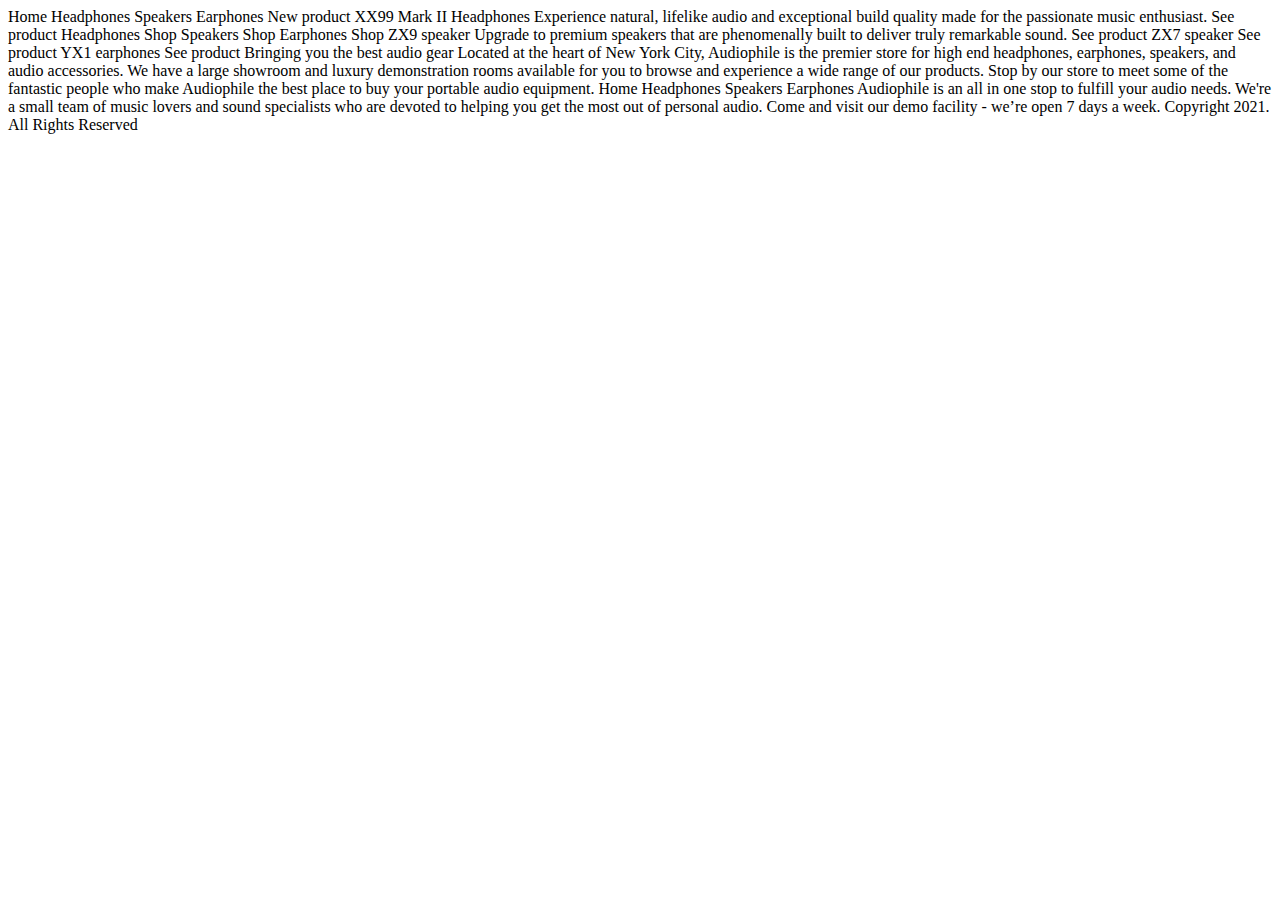
==== index.html @ aaca3251 "init" ====
<!DOCTYPE html>
<html lang="en">
<head>
  <meta charset="UTF-8">
  <meta name="viewport" content="width=device-width, initial-scale=1.0">

  <link rel="icon" type="image/png" sizes="32x32" href="./assets/favicon-32x32.png">
  
  <title>Frontend Mentor | Audiophile e-commerce website</title>
</head>
<body>
  Home
  Headphones
  Speakers
  Earphones

  New product
  XX99 Mark II Headphones
  Experience natural, lifelike audio and exceptional build quality made for the passionate music enthusiast.
  
  See product

  Headphones
  Shop

  Speakers
  Shop

  Earphones
  Shop

  ZX9 speaker
  Upgrade to premium speakers that are phenomenally built to deliver truly remarkable sound.
  See product

  ZX7 speaker
  See product

  YX1 earphones
  See product

  Bringing you the best audio gear
  Located at the heart of New York City, Audiophile is the premier store for high end headphones, 
  earphones, speakers, and audio accessories. We have a large showroom and luxury demonstration 
  rooms available for you to browse and experience a wide range of our products. Stop by our store 
  to meet some of the fantastic people who make Audiophile the best place to buy your portable 
  audio equipment.

  Home
  Headphones
  Speakers
  Earphones

  Audiophile is an all in one stop to fulfill your audio needs. We're a small team of music lovers 
  and sound specialists who are devoted to helping you get the most out of personal audio. Come and 
  visit our demo facility - we’re open 7 days a week.

  Copyright 2021. All Rights Reserved
</body>
</html>
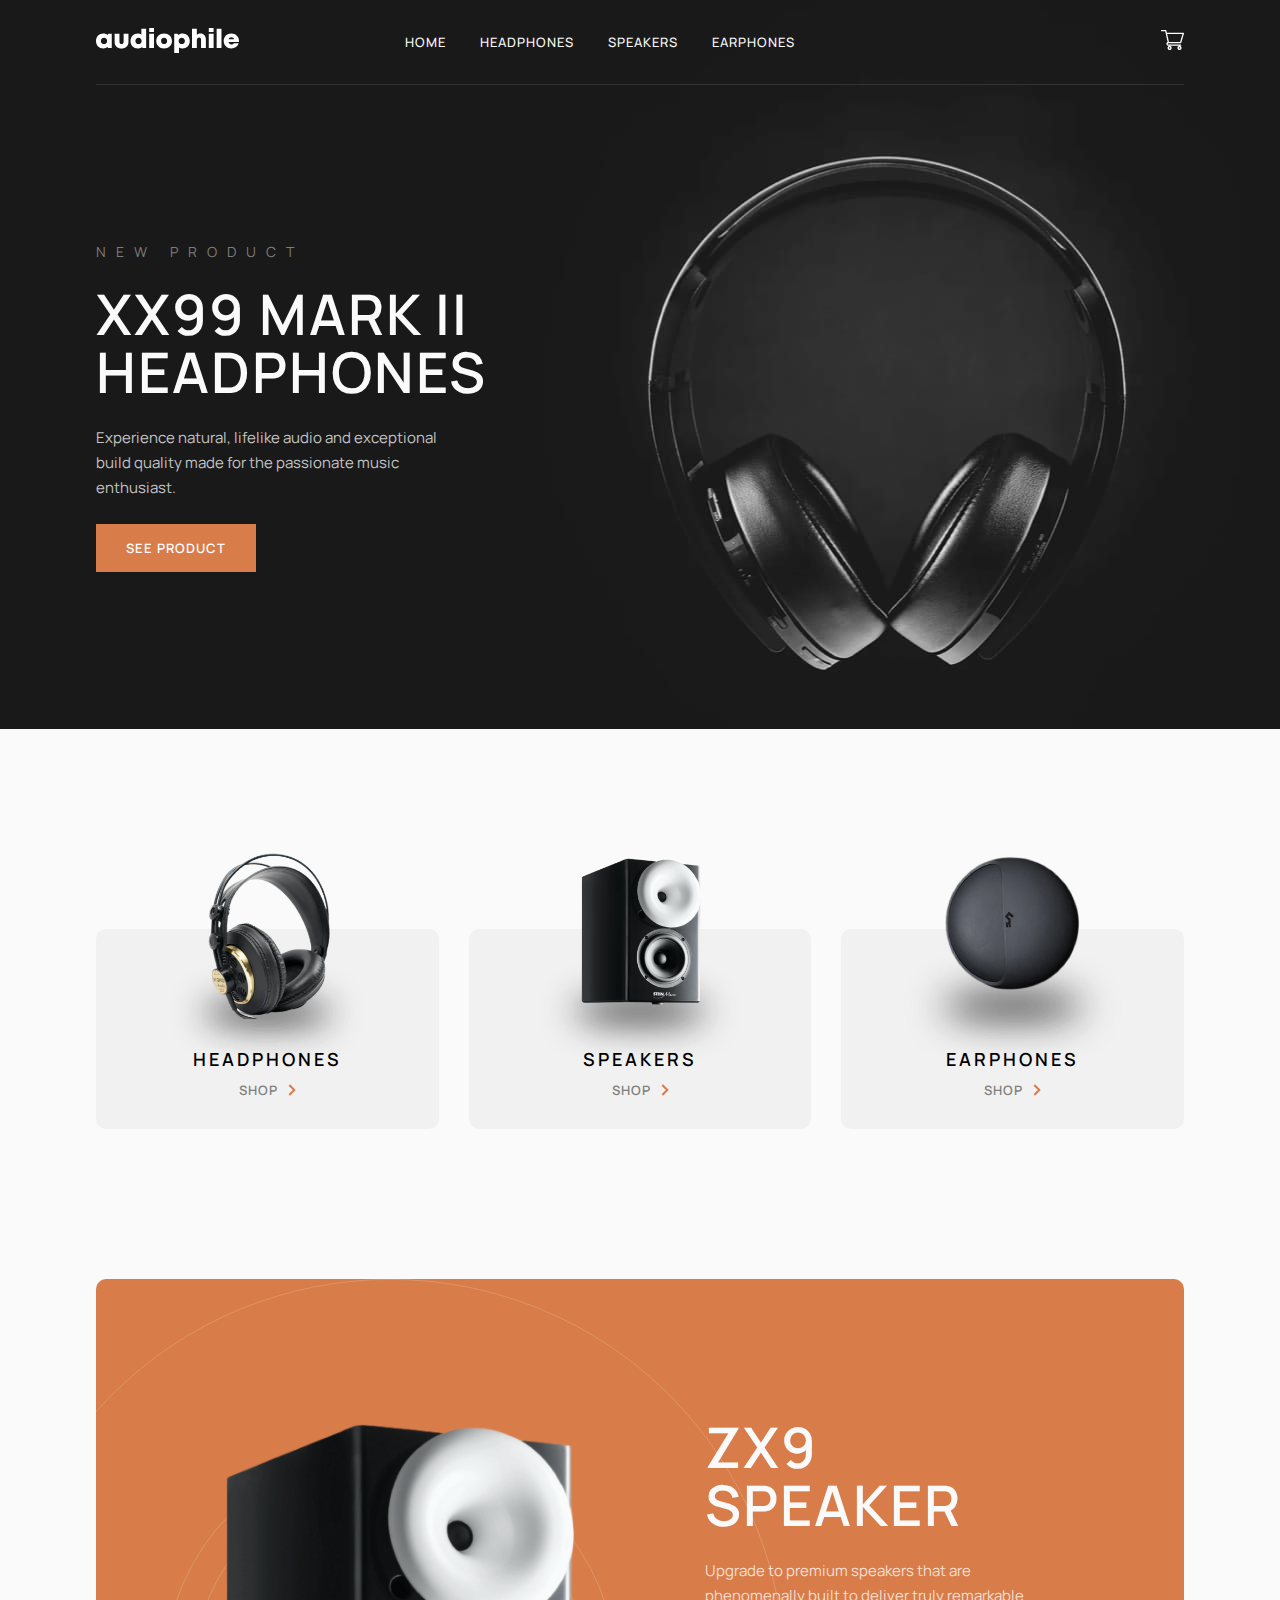
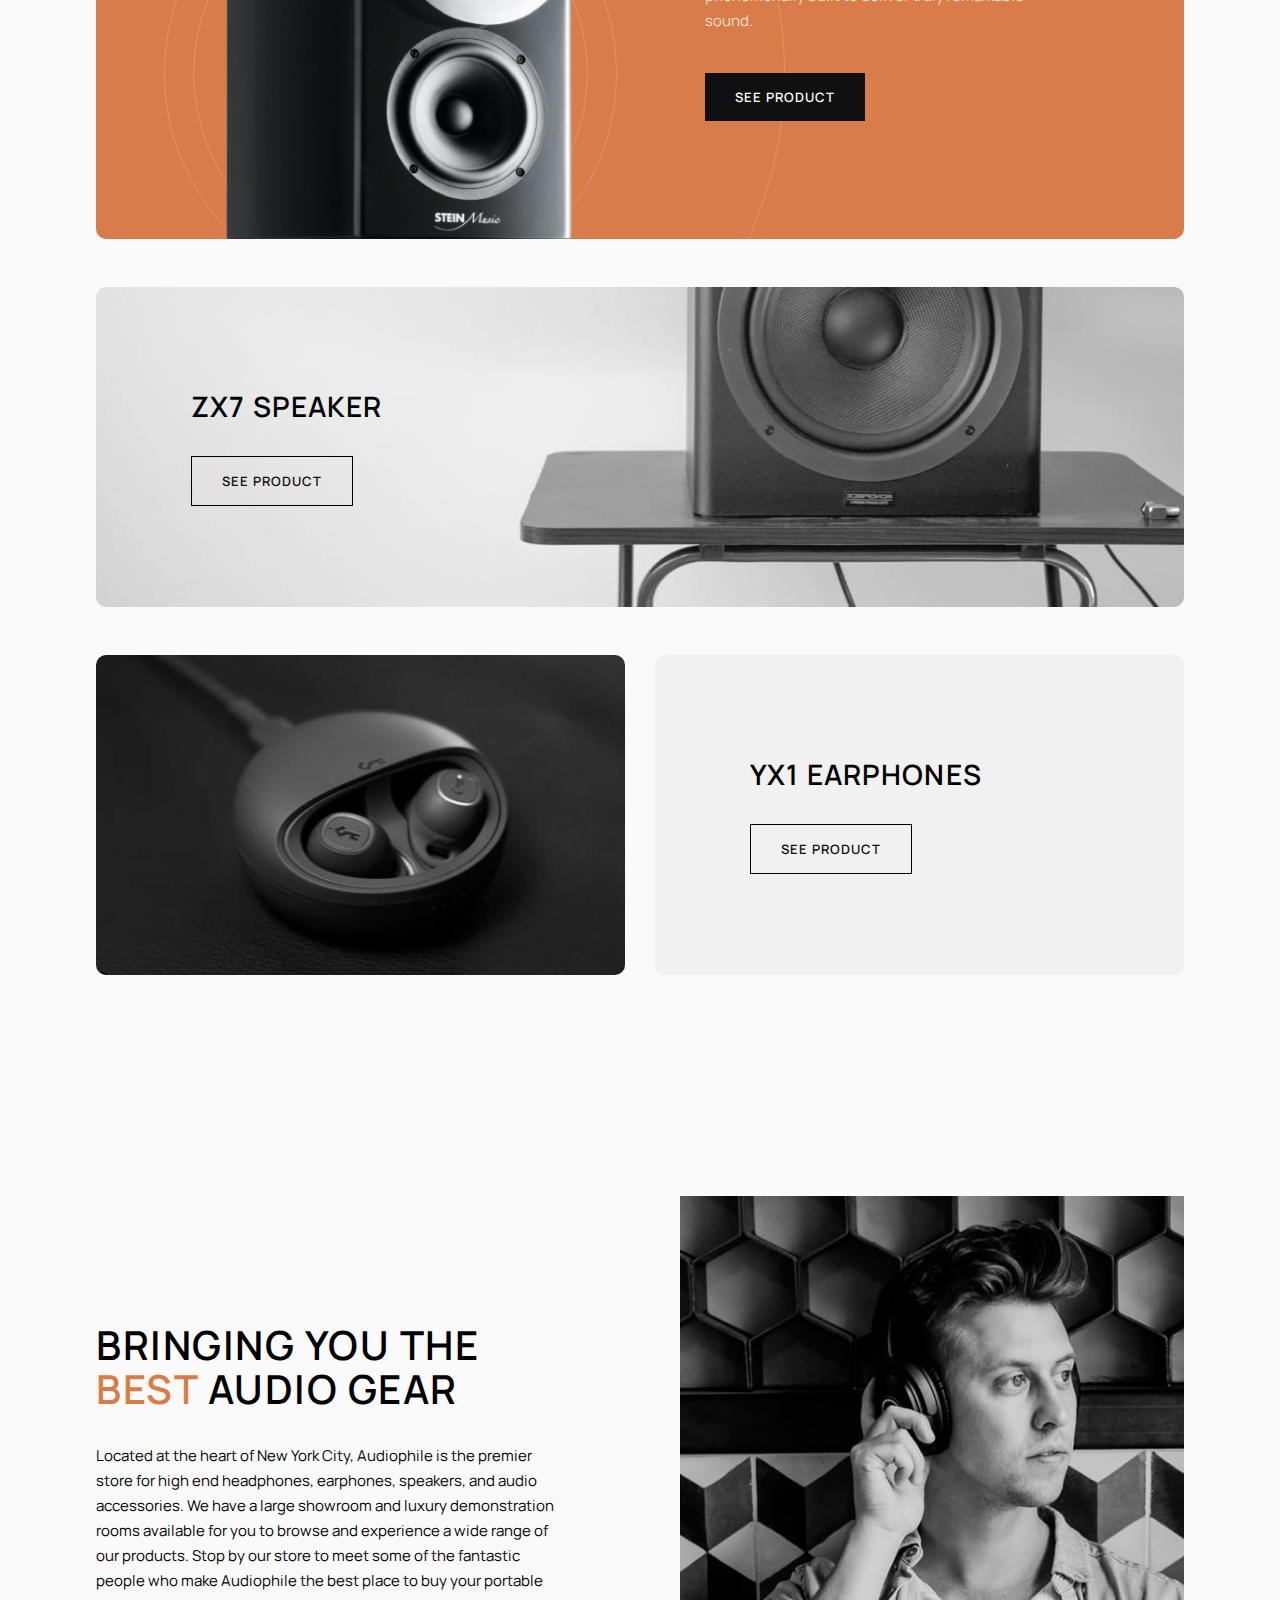
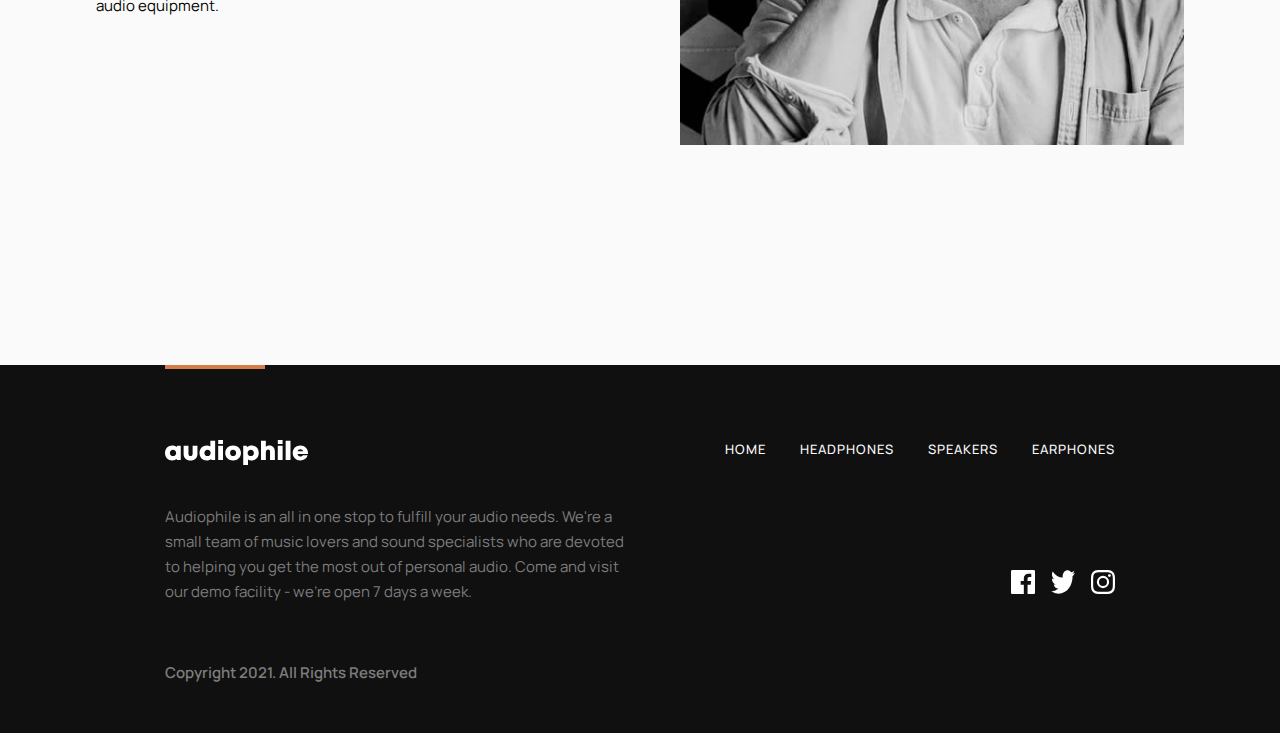
==== commit 169af1f0: "finished styling homepage and headphones category page" ====
--- a/index.html
+++ b/index.html
@@ -1,60 +1,243 @@
 <!DOCTYPE html>
 <html lang="en">
-<head>
-  <meta charset="UTF-8">
-  <meta name="viewport" content="width=device-width, initial-scale=1.0">
-
-  <link rel="icon" type="image/png" sizes="32x32" href="./assets/favicon-32x32.png">
-  
-  <title>Frontend Mentor | Audiophile e-commerce website</title>
-</head>
-<body>
-  Home
-  Headphones
-  Speakers
-  Earphones
-
-  New product
-  XX99 Mark II Headphones
-  Experience natural, lifelike audio and exceptional build quality made for the passionate music enthusiast.
-  
-  See product
-
-  Headphones
-  Shop
-
-  Speakers
-  Shop
-
-  Earphones
-  Shop
-
-  ZX9 speaker
-  Upgrade to premium speakers that are phenomenally built to deliver truly remarkable sound.
-  See product
-
-  ZX7 speaker
-  See product
-
-  YX1 earphones
-  See product
-
-  Bringing you the best audio gear
-  Located at the heart of New York City, Audiophile is the premier store for high end headphones, 
-  earphones, speakers, and audio accessories. We have a large showroom and luxury demonstration 
-  rooms available for you to browse and experience a wide range of our products. Stop by our store 
-  to meet some of the fantastic people who make Audiophile the best place to buy your portable 
-  audio equipment.
-
-  Home
-  Headphones
-  Speakers
-  Earphones
-
-  Audiophile is an all in one stop to fulfill your audio needs. We're a small team of music lovers 
-  and sound specialists who are devoted to helping you get the most out of personal audio. Come and 
-  visit our demo facility - we’re open 7 days a week.
-
-  Copyright 2021. All Rights Reserved
-</body>
-</html>+	<head>
+		<meta charset="UTF-8" />
+		<meta name="viewport" content="width=device-width, initial-scale=1.0" />
+
+		<link
+			rel="icon"
+			type="image/png"
+			sizes="32x32"
+			href="./assets/favicon-32x32.png"
+		/>
+		<link rel="preconnect" href="https://fonts.googleapis.com" />
+		<link rel="preconnect" href="https://fonts.gstatic.com" crossorigin />
+		<link
+			href="https://fonts.googleapis.com/css2?family=Manrope:wght@400;500;700&display=swap"
+			rel="stylesheet"
+		/>
+		<link rel="stylesheet" href="css/main.css" />
+
+		<title>Frontend Mentor | Audiophile e-commerce website</title>
+	</head>
+	<body>
+		<section class="hero">
+			<div class="container container__hero">
+				<header class="header">
+					<div class="logo-box">
+						<img
+							src="assets/shared/desktop/logo.svg"
+							alt="logo"
+							class="logo"
+						/>
+					</div>
+					<nav class="nav">
+						<ul class="nav__list margin-right--big">
+							<li class="nav__item">
+								<a href="index.html" class="nav__link">home</a>
+							</li>
+							<li class="nav__item">
+								<a href="headphones.html" class="nav__link"
+									>headphones</a
+								>
+							</li>
+							<li class="nav__item">
+								<a href="speakers.html" class="nav__link"
+									>speakers</a
+								>
+							</li>
+							<li class="nav__item">
+								<a href="earphones.html" class="nav__link"
+									>earphones</a
+								>
+							</li>
+						</ul>
+					</nav>
+					<div class="cart-icon-box">
+						<img
+							src="assets/shared/desktop/icon-cart.svg"
+							alt="cart-icon"
+							class="cart-icon"
+						/>
+					</div>
+				</header>
+				<div class="hero__text-box">
+					<p class="overline">new product</p>
+					<h1 class="heading-1">XX99 Mark II Headphones</h1>
+					<p class="paragraph color--white">
+						Experience natural, lifelike audio and exceptional
+						<br />build quality made for the passionate music
+						<br />enthusiast.
+					</p>
+					<a
+						href="product-xx99-mark-two-headphones.html"
+						class="btn btn--1"
+						>see product</a
+					>
+				</div>
+			</div>
+		</section>
+		<section class="section-categories container">
+			<div class="category-box">
+				<img
+					src="assets/shared/desktop/image-category-thumbnail-headphones.png"
+					alt="headphones"
+					class="category-img"
+				/>
+				<div class="category-text">
+					<h6 class="heading-6">headphones</h6>
+					<a href="headphones.html" class="btn btn--shop"
+						>shop<img
+							src="assets/shared/desktop/icon-arrow-right.svg"
+							alt="btn-arrow"
+					/></a>
+				</div>
+			</div>
+			<div class="category-box">
+				<img
+					src="assets/shared/desktop/image-category-thumbnail-speakers.png"
+					alt="speakers"
+					class="category-img"
+				/>
+				<div class="category-text">
+					<h6 class="heading-6">speakers</h6>
+					<a href="speakers.html" class="btn btn--shop"
+						>shop<img
+							src="assets/shared/desktop/icon-arrow-right.svg"
+							alt="btn-arrow"
+					/></a>
+				</div>
+			</div>
+			<div class="category-box">
+				<img
+					src="assets/shared/desktop/image-category-thumbnail-earphones.png"
+					alt="earphones"
+					class="category-img"
+				/>
+				<div class="category-text">
+					<h6 class="heading-6">earphones</h6>
+					<a href="earphones.html" class="btn btn--shop"
+						>shop<img
+							src="assets/shared/desktop/icon-arrow-right.svg"
+							alt="btn-arrow"
+					/></a>
+				</div>
+			</div>
+		</section>
+		<section class="home-products-section container">
+			<div class="ZX9speaker-box">
+				<img
+					src="assets/home/desktop/pattern-circles.svg"
+					alt="pattern-circles"
+					class="circle-pattern"
+				/>
+
+				<div class="ZX9-speaker-product">
+					<img
+						src="assets/home/desktop/image-speaker-zx9.png"
+						alt="ZX9-speaker"
+						class="ZX9-speaker-img-home"
+					/>
+
+					<div class="ZX9-speaker-textbox">
+						<h1 class="heading-1">ZX9 speaker</h1>
+						<p class="paragraph color--white">
+							Upgrade to premium speakers that are phenomenally
+							built to deliver truly remarkable sound.
+						</p>
+						<a href="product-zx9-speaker.html" class="btn btn--3"
+							>See product</a
+						>
+					</div>
+				</div>
+			</div>
+			<div class="ZX7speaker-box">
+				<div class="ZX7-speaker-textbox">
+					<h4 class="heading-4">ZX7 speaker</h4>
+					<a href="product-zx7-speaker.html" class="btn btn--2"
+						>See product</a
+					>
+				</div>
+			</div>
+			<div class="YX1earphones-box">
+				<div class="YX1earphones-image"></div>
+				<div class="YX1earphones-textbox">
+					<div class="heading-4">YX1 earphones</div>
+					<a href="product-earphones.html" class="btn btn--2"
+						>See product</a
+					>
+				</div>
+			</div>
+		</section>
+		<section class="section-location container">
+			<div class="location-textbox">
+				<h2 class="heading-2">
+					Bringing you the
+					<span class="color-orange">best</span> audio gear
+				</h2>
+				<p class="paragraph">
+					Located at the heart of New York City, Audiophile is the
+					premier store for high end headphones, earphones, speakers,
+					and audio accessories. We have a large showroom and luxury
+					demonstration rooms available for you to browse and
+					experience a wide range of our products. Stop by our store
+					to meet some of the fantastic people who make Audiophile the
+					best place to buy your portable audio equipment.
+				</p>
+			</div>
+			<div class="location-imagebox"></div>
+		</section>
+		<footer class="footer">
+			<div class="logo-box">
+				<img
+					src="assets/shared/desktop/logo.svg"
+					alt="logo"
+					class="logo"
+				/>
+			</div>
+			<nav class="footer-nav">
+				<ul class="footer-nav__list">
+					<li class="footer-nav__item">
+						<a href="index.html" class="footer-nav__link">home</a>
+					</li>
+					<li class="footer-nav__item">
+						<a href="headphones.html" class="footer-nav__link"
+							>headphones</a
+						>
+					</li>
+					<li class="footer-nav__item">
+						<a href="speakers.html" class="footer-nav__link"
+							>speakers</a
+						>
+					</li>
+					<li class="footer-nav__item">
+						<a href="earphones.html" class="footer-nav__link"
+							>earphones</a
+						>
+					</li>
+				</ul>
+			</nav>
+			<p class="about paragraph color--grey">
+				Audiophile is an all in one stop to fulfill your audio needs.
+				We're a small team of music lovers and sound specialists who are
+				devoted to helping you get the most out of personal audio. Come
+				and visit our demo facility - we’re open 7 days a week.
+			</p>
+			<p class="copyright paragraph color--grey bold">
+				Copyright 2021. All Rights Reserved
+			</p>
+			<div class="media-box">
+				<img
+					src="assets/shared/desktop/icon-facebook.svg"
+					alt="facebook-icon"
+				/><img
+					src="assets/shared/desktop/icon-twitter.svg"
+					alt="twitter-icon"
+				/><img
+					src="assets/shared/desktop/icon-instagram.svg"
+					alt="instagram-icon"
+				/>
+			</div>
+		</footer>
+	</body>
+</html>
--- a/css/main.css
+++ b/css/main.css
@@ -0,0 +1,487 @@
+:root {
+  --color-light-grey: #fafafa;
+  --color-grey: #f1f1f1;
+  --color-raw-sienna: #d87d4a;
+  --color-tacao: #fbaf85;
+  --color-black: #101010;
+  --color-black-background: #000000e6;
+  --color-grey-border: #96969633;
+  --color-white-50: rgb(125, 125, 125);
+  --color-white-75: rgba(255, 255, 255, 0.75);
+  --color-grey-button: #4c4c4c;
+}
+
+*,
+*::before,
+*::after {
+  margin: 0;
+  padding: 0;
+  box-sizing: inherit;
+}
+
+html {
+  box-sizing: border-box;
+  font-family: "manrope", sans-serif;
+  font-size: 62.5%;
+}
+
+body {
+  background-color: var(--color-light-grey);
+}
+
+[class*=heading] {
+  text-transform: uppercase;
+}
+
+.heading-1 {
+  font-size: 5.6rem;
+  font-weight: 600;
+  letter-spacing: 2px;
+  line-height: 5.8rem;
+  color: var(--color-light-grey);
+}
+
+.heading-2 {
+  font-size: 4rem;
+  font-weight: 600;
+  letter-spacing: 1.5px;
+  line-height: 4.4rem;
+}
+
+.heading-4 {
+  font-size: 2.8rem;
+  font-weight: 600;
+  letter-spacing: 1.15px;
+  line-height: 3.6rem;
+}
+
+.heading-6 {
+  font-size: 1.8rem;
+  font-weight: 600;
+  letter-spacing: 3px;
+  line-height: 2.4rem;
+}
+
+.overline {
+  font-size: 1.4rem;
+  font-weight: 400;
+  letter-spacing: 10px;
+  line-height: 1.9rem;
+  text-transform: uppercase;
+  color: var(--color-white-50);
+}
+
+.paragraph {
+  font-size: 1.5rem;
+  font-weight: 400;
+  line-height: 2.5rem;
+}
+
+.subtitle {
+  font-size: 1.3rem;
+  font-weight: 600;
+  letter-spacing: 1px;
+  line-height: 25px;
+  text-transform: uppercase;
+}
+
+.color--white {
+  color: var(--color-white-75);
+}
+
+.color--grey {
+  color: var(--color-white-50);
+}
+
+.color-orange {
+  color: var(--color-raw-sienna);
+}
+
+.bold {
+  font-weight: 600;
+}
+
+.container {
+  max-width: 136rem;
+  margin: 0 auto;
+  padding: 0 9.6rem;
+}
+
+.margin-right--big {
+  margin-right: 20rem;
+}
+
+.margin-right--medium {
+  margin-right: 12.5rem;
+}
+
+.btn {
+  display: inline-block;
+  font-size: 1.3rem;
+  font-weight: 600;
+  letter-spacing: 1px;
+  text-decoration: none;
+  text-transform: uppercase;
+  transition: all 0.2s;
+}
+
+.btn--1:link,
+.btn--1:visited {
+  padding: 1.5rem 3rem;
+  background-color: var(--color-raw-sienna);
+  color: var(--color-light-grey);
+}
+.btn--1:link:hover,
+.btn--1:visited:hover {
+  background-color: var(--color-tacao);
+}
+
+.btn--2:link,
+.btn--2:visited {
+  color: var(--color-black);
+  padding: 1.5rem 3rem;
+  border: 1px solid black;
+}
+
+.btn--2:hover,
+.btn--2:active {
+  color: white;
+  background-color: var(--color-black);
+  border: 1px solid transparent;
+}
+
+.btn--3:link,
+.btn--3:visited {
+  color: var(--color-light-grey);
+  background-color: var(--color-black);
+  padding: 1.5rem 3rem;
+}
+
+.btn--3:hover,
+.btn--3:active {
+  background-color: var(--color-grey-button);
+}
+
+.btn--shop:link,
+.btn--shop:visited {
+  color: grey;
+  font-weight: 600;
+  display: flex;
+  align-items: center;
+}
+.btn--shop:link img,
+.btn--shop:visited img {
+  margin-left: 1rem;
+}
+
+.btn--shop:hover,
+.btn--shop:active {
+  color: var(--color-raw-sienna);
+}
+
+.section-categories {
+  margin: 20rem auto 15rem auto;
+  display: flex;
+  justify-content: center;
+  gap: 3rem;
+}
+.section-categories .category-box {
+  position: relative;
+  width: 100%;
+}
+.section-categories .category-box:hover .category-img {
+  scale: 1.05;
+}
+.section-categories .category-box .category-img {
+  position: absolute;
+  height: 110%;
+  left: 50%;
+  translate: -50% -35%;
+  transition: all 0.3s;
+}
+.section-categories .category-box .category-text {
+  background-color: var(--color-grey);
+  border-radius: 1rem;
+  height: 20rem;
+  width: 100%;
+  display: flex;
+  flex-direction: column;
+  align-items: center;
+  justify-content: flex-end;
+  padding-bottom: 3rem;
+  gap: 1rem;
+}
+
+.section-category {
+  background-color: var(--color-black-background);
+}
+.section-category .heading-2 {
+  color: white;
+  padding: 9.8rem 0;
+  text-align: center;
+}
+
+.category-grid {
+  margin-block: 16rem;
+  display: grid;
+  grid-template-columns: repeat(2, 1fr);
+  row-gap: 16rem;
+  -moz-column-gap: 12.5rem;
+       column-gap: 12.5rem;
+  align-items: center;
+}
+.category-grid .product-info {
+  display: flex;
+  flex-direction: column;
+  align-items: flex-start;
+}
+.category-grid .product-info .overline {
+  margin-bottom: 1.6rem;
+}
+.category-grid .product-info .heading-2 {
+  margin-bottom: 3.2rem;
+}
+.category-grid .product-info .paragraph {
+  margin-bottom: 4rem;
+}
+.category-grid .mark2-img {
+  background: url(/assets/product-xx99-mark-two-headphones/desktop/image-product.jpg);
+}
+.category-grid .mark1-img {
+  background: url(/assets/product-xx99-mark-one-headphones/desktop/image-product.jpg);
+}
+.category-grid .xx59-img {
+  background: url(/assets/product-xx59-headphones/desktop/image-product.jpg);
+}
+.category-grid .image-box {
+  height: 56rem;
+  width: 100%;
+  background-size: cover;
+  background-position: center;
+  border-radius: 1rem;
+}
+
+.footer {
+  background-color: var(--color-black);
+  padding: 7.5rem 16.5rem 4.8rem 16.5rem;
+  display: grid;
+  grid-template-columns: 1fr 1fr;
+  grid-template-rows: 1fr -webkit-max-content -webkit-max-content;
+  grid-template-rows: 1fr max-content max-content;
+  position: relative;
+}
+.footer::after {
+  content: "";
+  position: absolute;
+  height: 4px;
+  width: 10rem;
+  margin-left: 16.5rem;
+  background-color: var(--color-raw-sienna);
+}
+.footer .logo-box {
+  margin-bottom: 3.6rem;
+  cursor: pointer;
+}
+.footer .footer-nav__list {
+  justify-content: end;
+}
+.footer .about {
+  margin-bottom: 5.6rem;
+}
+.footer .copyright {
+  grid-column: 1;
+}
+.footer .media-box {
+  display: flex;
+  gap: 1.6rem;
+  grid-row: 2;
+  grid-column: 2;
+  justify-self: end;
+  align-self: center;
+}
+.footer .media-box > * {
+  cursor: pointer;
+}
+
+.footer-nav__list {
+  display: flex;
+  list-style: none;
+  gap: 3.4rem;
+}
+.footer-nav__link:link, .footer-nav__link:visited {
+  text-decoration: none;
+  text-transform: uppercase;
+  font-weight: 500;
+  font-size: 1.3rem;
+  letter-spacing: 1px;
+  color: var(--color-light-grey);
+  transition: all 0.2s;
+}
+.footer-nav__link:hover, .footer-nav__link:active {
+  color: var(--color-raw-sienna);
+}
+
+.header {
+  display: flex;
+  justify-content: space-between;
+  align-items: center;
+  height: 9.6rem;
+  border-bottom: 1px solid var(--color-grey-border);
+}
+.header .logo {
+  cursor: pointer;
+}
+
+.home-products-section {
+  display: flex;
+  flex-direction: column;
+  gap: 4.8rem;
+}
+.home-products-section .ZX9speaker-box {
+  background-color: var(--color-raw-sienna);
+  height: 56rem;
+  position: relative;
+  overflow: hidden;
+  border-radius: 1rem;
+}
+.home-products-section .ZX9speaker-box .circle-pattern {
+  position: relative;
+  right: 10rem;
+  top: 0rem;
+  width: 72.5%;
+}
+.home-products-section .ZX9speaker-box .ZX9-speaker-product {
+  display: flex;
+  position: absolute;
+  top: 1rem;
+  justify-content: space-evenly;
+  align-items: center;
+  width: 100%;
+  height: 100%;
+}
+.home-products-section .ZX9speaker-box .ZX9-speaker-product .ZX9-speaker-img-home {
+  width: 35rem;
+  align-self: flex-end;
+}
+.home-products-section .ZX9speaker-box .ZX9-speaker-product .ZX9-speaker-textbox {
+  width: 35rem;
+  display: flex;
+  flex-direction: column;
+  align-items: flex-start;
+  gap: 2.4rem;
+}
+.home-products-section .ZX9speaker-box .ZX9-speaker-product .ZX9-speaker-textbox .btn--3 {
+  margin-top: 1.6rem;
+}
+.home-products-section .ZX7speaker-box {
+  background: url(/assets/home/desktop/image-speaker-zx7.jpg);
+  background-repeat: no-repeat;
+  background-size: cover;
+  background-position-x: right;
+  height: 32rem;
+  border-radius: 1rem;
+}
+.home-products-section .ZX7speaker-box .ZX7-speaker-textbox {
+  display: flex;
+  flex-direction: column;
+  gap: 3.2rem;
+  align-items: flex-start;
+  position: relative;
+  top: 50%;
+  translate: 0 -50%;
+  margin-left: 9.5rem;
+}
+.home-products-section .YX1earphones-box {
+  display: flex;
+  gap: 3rem;
+  height: 32rem;
+  width: 100%;
+}
+.home-products-section .YX1earphones-box > * {
+  border-radius: 1rem;
+}
+.home-products-section .YX1earphones-box .YX1earphones-image {
+  flex: 1;
+  background: url(/assets/home/desktop/image-earphones-yx1.jpg);
+  background-size: cover;
+  background-position-x: center;
+}
+.home-products-section .YX1earphones-box .YX1earphones-textbox {
+  flex: 1;
+  background-color: var(--color-grey);
+  display: flex;
+  flex-direction: column;
+  align-items: flex-start;
+  justify-content: center;
+  gap: 3.2rem;
+}
+.home-products-section .YX1earphones-box .YX1earphones-textbox > * {
+  margin-left: 9.5rem;
+}
+
+.nav__list {
+  display: flex;
+  list-style: none;
+  gap: 3.4rem;
+}
+.nav__link:link, .nav__link:visited {
+  text-decoration: none;
+  text-transform: uppercase;
+  font-weight: 500;
+  font-size: 1.3rem;
+  letter-spacing: 1px;
+  color: var(--color-light-grey);
+  transition: all 0.2s;
+}
+.nav__link:hover, .nav__link:active {
+  color: var(--color-raw-sienna);
+}
+
+.section-location {
+  display: flex;
+  height: -webkit-max-content;
+  height: -moz-max-content;
+  height: max-content;
+  margin: 20rem auto;
+  gap: 12.5rem;
+  align-items: center;
+  max-height: 59rem;
+}
+.section-location .location-textbox {
+  flex: 1;
+  display: flex;
+  flex-direction: column;
+  gap: 3.2rem;
+}
+.section-location .location-imagebox {
+  flex: 1.1;
+  background: url(/assets/shared/desktop/image-best-gear.jpg);
+  background-size: contain;
+  background-position: center;
+  background-repeat: no-repeat;
+  height: 59rem;
+  border-radius: 1rem;
+}
+
+.hero {
+  background-color: var(--color-black-background);
+}
+.hero__text-box {
+  display: flex;
+  flex-direction: column;
+  width: -webkit-min-content;
+  width: -moz-min-content;
+  width: min-content;
+  height: 100%;
+  justify-content: center;
+  align-items: flex-start;
+  gap: 2.4rem;
+}
+
+.container__hero {
+  background: url(/assets/home/desktop/image-hero.jpg);
+  background-position: center 80%;
+  height: min(100vh, 729px);
+  display: flex;
+  flex-direction: column;
+}/*# sourceMappingURL=main.css.map */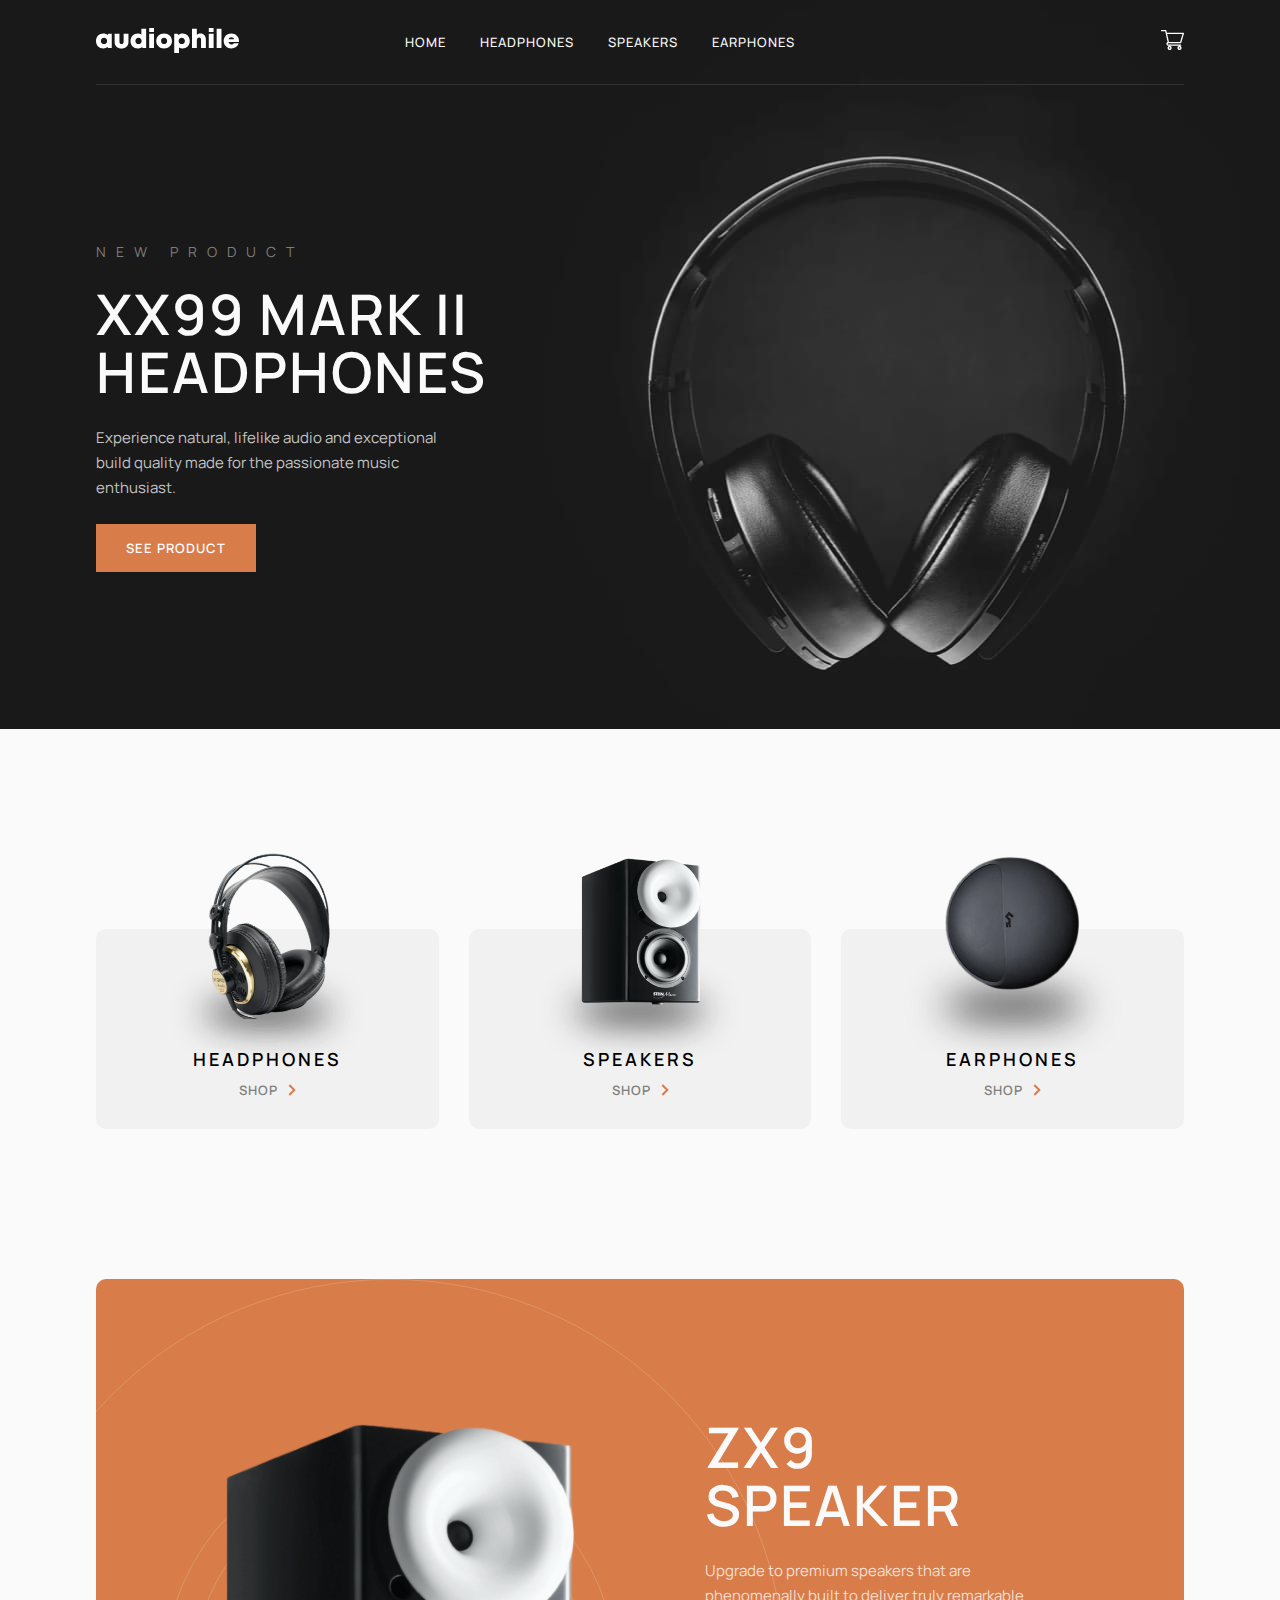
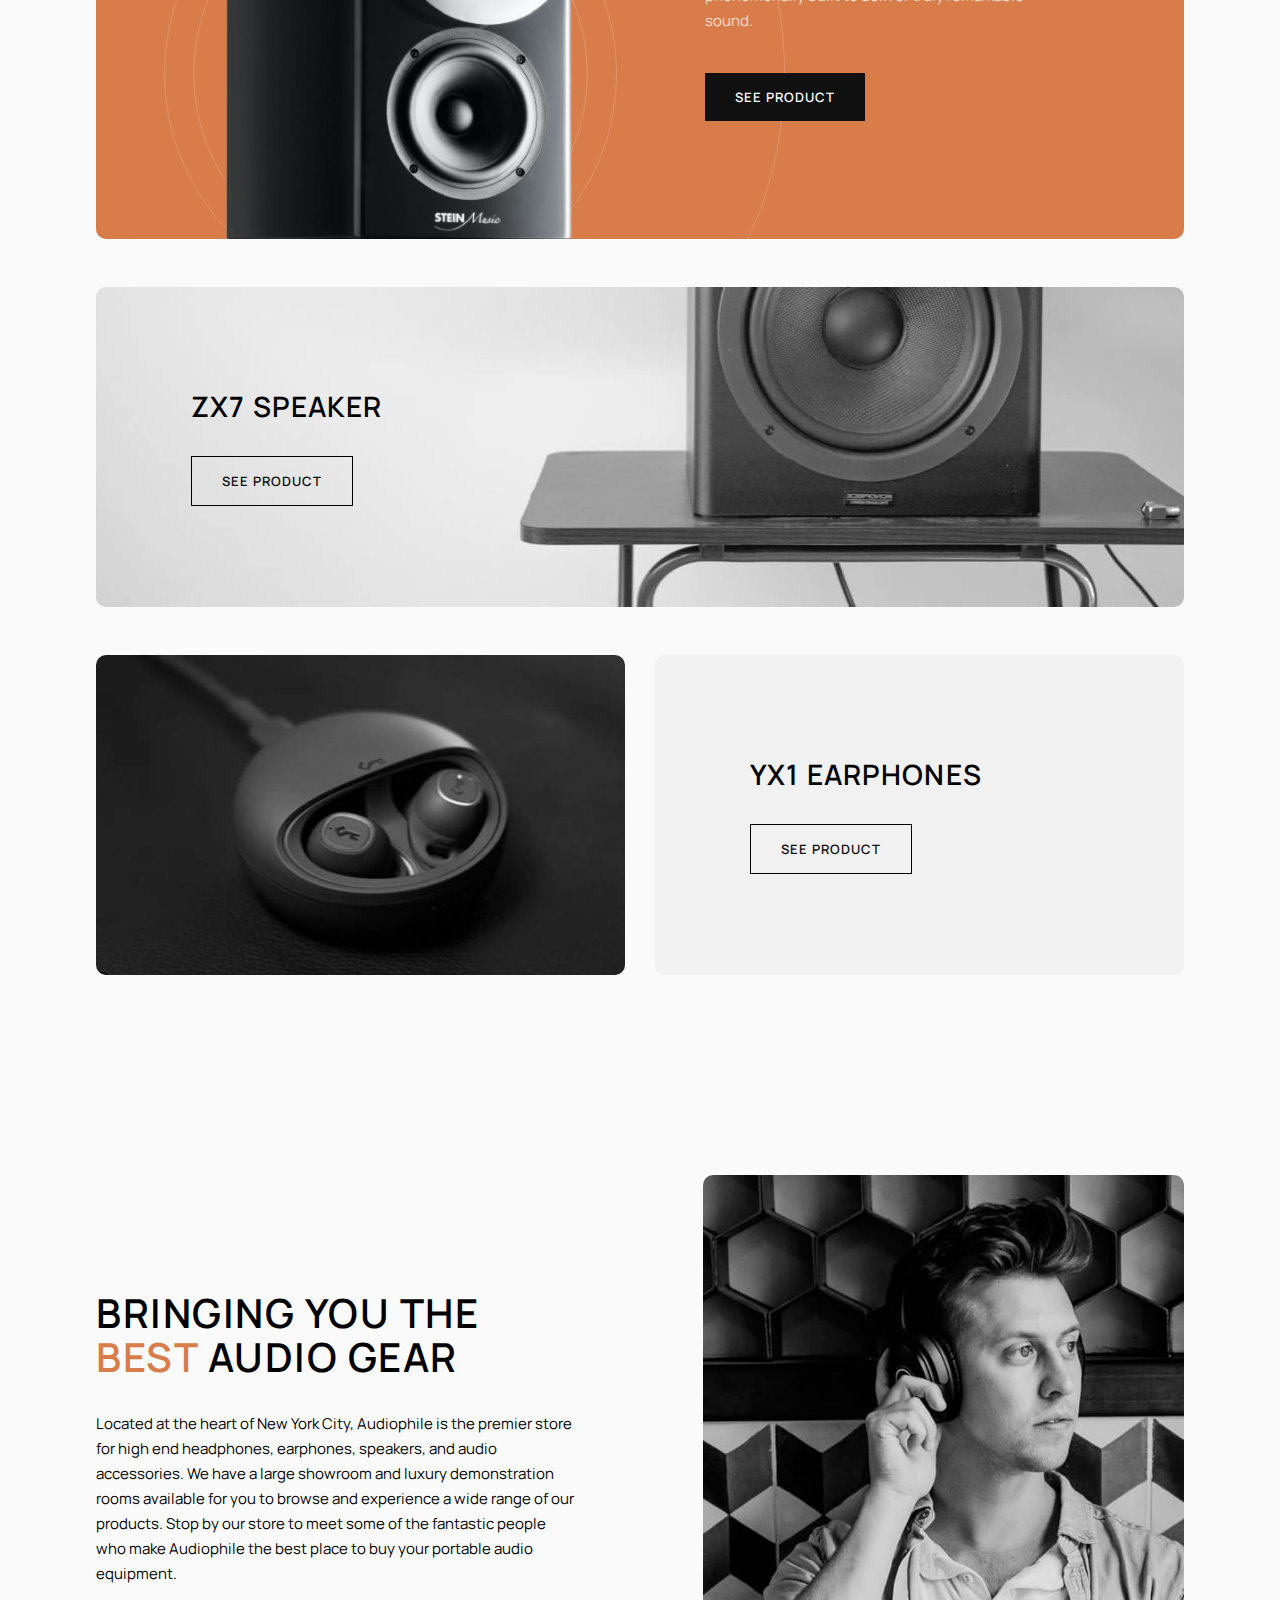
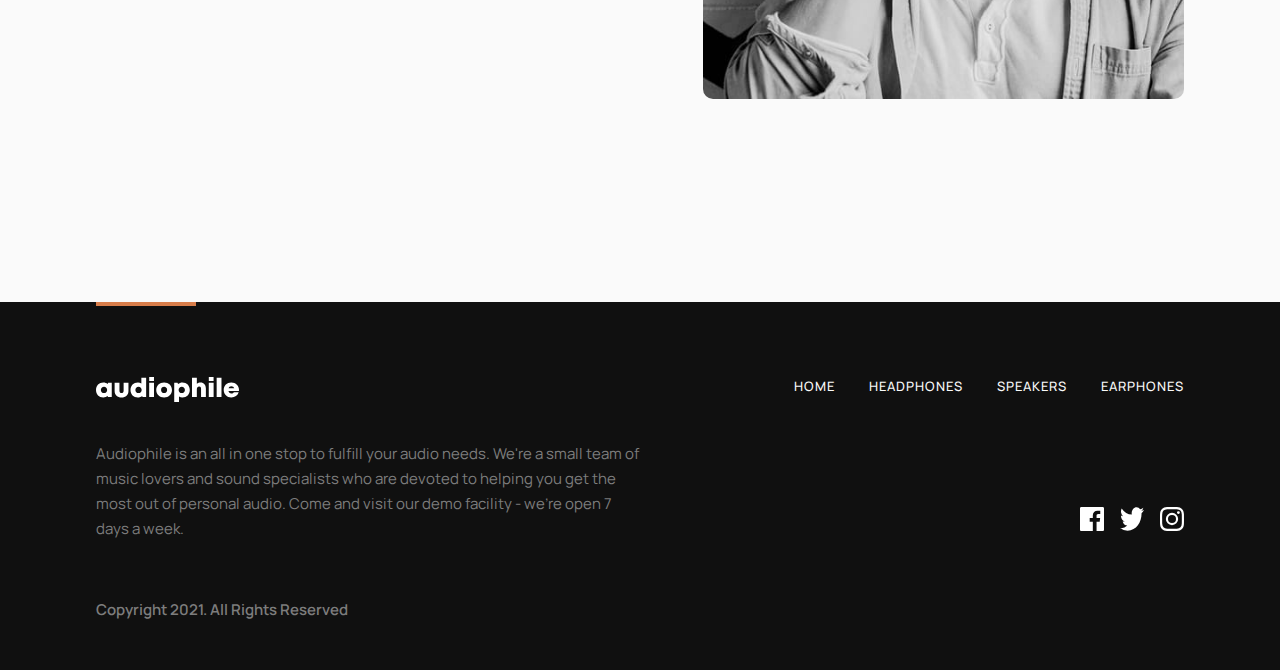
==== commit 3956ff53: "homepage, headphones/speakers/earphones page finished" ====
--- a/index.html
+++ b/index.html
@@ -185,7 +185,16 @@
 					best place to buy your portable audio equipment.
 				</p>
 			</div>
-			<div class="location-imagebox"></div>
+			<picture class="location-image">
+				<source
+					srcset="/assets/shared/tablet/image-best-gear.jpg"
+					media="(max-width: 48em)"
+				/>
+				<img
+					srcset="/assets/shared/desktop/image-best-gear.jpg"
+					alt="image-best-gear"
+				/>
+			</picture>
 		</section>
 		<footer class="footer">
 			<div class="logo-box">
--- a/css/main.css
+++ b/css/main.css
@@ -115,6 +115,10 @@
   margin-right: 12.5rem;
 }
 
+.header-background {
+  background-color: var(--color-black);
+}
+
 .btn {
   display: inline-block;
   font-size: 1.3rem;
@@ -177,6 +181,13 @@
 .btn--shop:hover,
 .btn--shop:active {
   color: var(--color-raw-sienna);
+}
+
+.button {
+  background-color: var(--color-raw-sienna);
+  border: none;
+  color: white;
+  padding: 1.5rem 3.4rem;
 }
 
 .section-categories {
@@ -231,6 +242,7 @@
   align-items: center;
 }
 .category-grid .product-info {
+  flex: 1;
   display: flex;
   flex-direction: column;
   align-items: flex-start;
@@ -244,26 +256,25 @@
 .category-grid .product-info .paragraph {
   margin-bottom: 4rem;
 }
-.category-grid .mark2-img {
-  background: url(/assets/product-xx99-mark-two-headphones/desktop/image-product.jpg);
-}
-.category-grid .mark1-img {
-  background: url(/assets/product-xx99-mark-one-headphones/desktop/image-product.jpg);
-}
-.category-grid .xx59-img {
-  background: url(/assets/product-xx59-headphones/desktop/image-product.jpg);
+.category-grid .zx9-img {
+  background: url(/assets/product-zx9-speaker/desktop/image-product.jpg);
+}
+.category-grid .zx7-img {
+  background: url(/assets/product-zx7-speaker/desktop/image-product.jpg);
+}
+.category-grid .yx1-img {
+  background: url(/assets/product-yx1-earphones/desktop/image-product.jpg);
 }
 .category-grid .image-box {
-  height: 56rem;
-  width: 100%;
-  background-size: cover;
-  background-position: center;
-  border-radius: 1rem;
+  flex: 1;
+}
+.category-grid .image-box img {
+  width: 100%;
 }
 
 .footer {
   background-color: var(--color-black);
-  padding: 7.5rem 16.5rem 4.8rem 16.5rem;
+  padding: 7.5rem 9.6rem 4.8rem 9.6rem;
   display: grid;
   grid-template-columns: 1fr 1fr;
   grid-template-rows: 1fr -webkit-max-content -webkit-max-content;
@@ -275,7 +286,7 @@
   position: absolute;
   height: 4px;
   width: 10rem;
-  margin-left: 16.5rem;
+  margin-left: 9.6rem;
   background-color: var(--color-raw-sienna);
 }
 .footer .logo-box {
@@ -445,7 +456,6 @@
   margin: 20rem auto;
   gap: 12.5rem;
   align-items: center;
-  max-height: 59rem;
 }
 .section-location .location-textbox {
   flex: 1;
@@ -453,14 +463,30 @@
   flex-direction: column;
   gap: 3.2rem;
 }
-.section-location .location-imagebox {
-  flex: 1.1;
-  background: url(/assets/shared/desktop/image-best-gear.jpg);
-  background-size: contain;
-  background-position: center;
-  background-repeat: no-repeat;
-  height: 59rem;
+.section-location .location-image {
+  flex: 1;
+}
+.section-location .location-image img {
+  height: 100%;
+  width: 100%;
   border-radius: 1rem;
+}
+
+.section-product-detail {
+  margin-block: 16rem;
+}
+.section-product-detail .product-row {
+  display: flex;
+  gap: 6.5rem;
+}
+.section-product-detail .product-row .product-img {
+  flex: 1;
+}
+.section-product-detail .product-row .product-img img {
+  width: 100%;
+}
+.section-product-detail .product-row .details-box {
+  flex: 1;
 }
 
 .hero {
